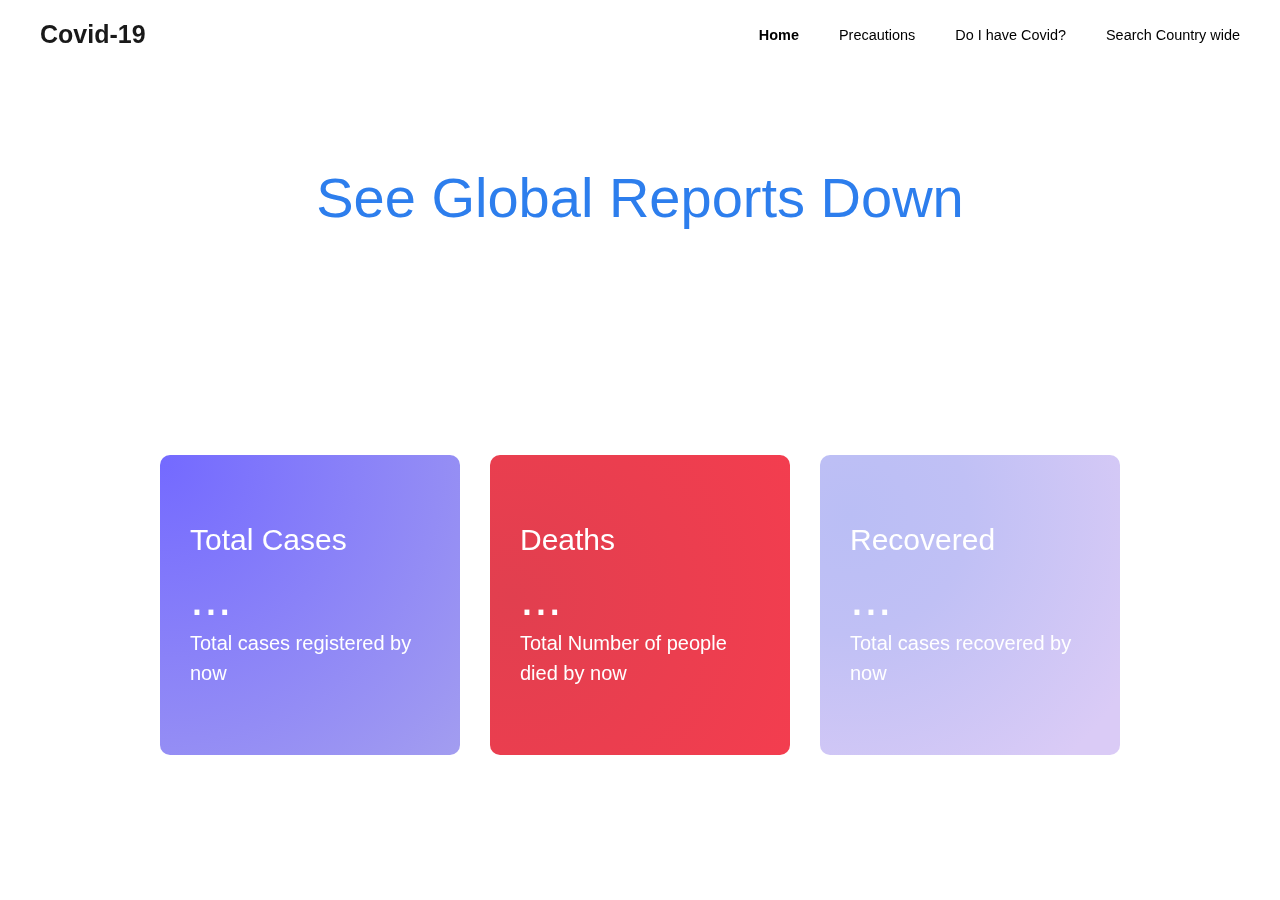
==== index.html @ 338b846a "Add files via upload" ====
<!DOCTYPE html>
<html>

<head>
<title>Home</title>
    <meta name="viewport" content="width=device-width, initial-scale=1, shrink-to-fit=no">
    <link rel="stylesheet" href="https://stackpath.bootstrapcdn.com/bootstrap/4.4.1/css/bootstrap.min.css" integrity="sha384-Vkoo8x4CGsO3+Hhxv8T/Q5PaXtkKtu6ug5TOeNV6gBiFeWPGFN9MuhOf23Q9Ifjh" crossorigin="anonymous">
    <script src="https://code.jquery.com/jquery-3.4.1.slim.min.js" integrity="sha384-J6qa4849blE2+poT4WnyKhv5vZF5SrPo0iEjwBvKU7imGFAV0wwj1yYfoRSJoZ+n" crossorigin="anonymous"></script>
    <script src="https://cdn.jsdelivr.net/npm/popper.js@1.16.0/dist/umd/popper.min.js" integrity="sha384-Q6E9RHvbIyZFJoft+2mJbHaEWldlvI9IOYy5n3zV9zzTtmI3UksdQRVvoxMfooAo" crossorigin="anonymous"></script>
    <script src="https://stackpath.bootstrapcdn.com/bootstrap/4.4.1/js/bootstrap.min.js" integrity="sha384-wfSDF2E50Y2D1uUdj0O3uMBJnjuUD4Ih7YwaYd1iqfktj0Uod8GCExl3Og8ifwB6" crossorigin="anonymous"></script>
    <link rel="stylesheet" href="https://cdnjs.cloudflare.com/ajax/libs/font-awesome/4.7.0/css/font-awesome.min.css">
    <link rel="stylesheet" href="styleshomepage.css">


</head>

<body>
    <header>

        <nav class="navbar navbar-expand-lg navbar-light">
            <a class="navbar-brand" href="#" style="font-weight:bold;padding-left:20px">Covid-19</a>
            <button class="navbar-toggler" type="button" data-toggle="collapse" data-target="#navbarSupportedContent" aria-controls="navbarSupportedContent" aria-expanded="false" aria-label="Toggle navigation">
                <span class="navbar-toggler-icon"></span>
            </button>

            <div class="collapse navbar-collapse" id="navbarSupportedContent">
                <ul class="navbar-nav ml-auto">
                    <li class="nav-item">
                        <a class=" active nav-link disabled" href="index.html"><span class="navul">Home</span></a>
                    </li>
                    <li class="nav-item">
                        <a class="nav-link" href="precautions.html"><span class="navul">Precautions</span></a>
                    </li>
                    <li class="nav-item">
                        <a class="nav-link" href="doihaveit.html"><span class="navul">Do I have Covid?</span></a>
                    </li>
                    <li class="nav-item">
                        <a class="nav-link" href="search.html"><span class="navul">Search Country wide</span></a>
                    </li>
                </ul>
            </div>
        </nav>


        <div class="title-section">

            <div id="carouselExampleSlidesOnly" class="carousel slide" data-ride="carousel">
                <div class="carousel-inner">
                    <div class="carousel-item active">
                        <div class="d-block w-100 banner">
                            <h1 style="color:#2d7eed">See Global Reports Down</h1>

                        </div>
                    </div>
                    <div class="carousel-item">

                        <div class="d-block w-100 banner">
                            <h1>Stay Home Stay Safe</h1>

                        </div>
                    </div>
                    <div class="carousel-item">

                        <div class="d-block w-100 banner">
                            <h1 style="color:#2d7eed">Be Quarantine at your Place</h1>

                        </div>
                    </div>
                    <div class="carousel-item">

                        <div class="d-block w-100 banner">
                            <h1>Let us fight against Corona</h1>

                        </div>
                    </div>
                </div>
            </div>

        </div>


    </header>



    <div class="info-section">

        <div class="row">
            <div class="info-card-col col-lg-4 col-md-4 col-sm-6">

                <div class="two info-card">

                    <h4>Total Cases</h4>
                    <h2 class="totalcases">...</h2>
                    <p>Total cases registered by now</p>
                </div>

            </div>
            <div class="info-card-col col-lg-4 col-md-4 col-sm-6">

                <div class="one info-card">

                    <h4>Deaths</h4>
                    <h2 class="died">...</h2>
                    <p>Total Number of people died by now</p>
                </div>


            </div>
            <div class="info-card-col col-lg-4 col-md-4 col-sm-6">
                <div class="three info-card">

                    <h4>Recovered</h4>
                    <h2 class="recovered">...</h2>
                    <p>Total cases recovered by now</p>
                </div>
            </div>
        </div>
    </div>

    <footer>

<!--                <p>created with LAPTOP😅</p>-->
    </footer>


    <script src="homepagejs.js"></script>


</body></html>
---- styleshomepage.css ----
*{
    box-sizing: border-box;
    margin: 0px;
    padding: 0px;
    font-size: 20px;
}

body {
    background-color: #fff;
    height: 100vh;
}

.navbar {
    position: absolute;
    width: 100%;
    background-color: rgba(255, 255, 255, 0.9);

}

.nav-link{
    font-size:85%;
    margin:0px 10px;
}
.navul{
    color: black;
    font-size:85%;
}
.navul:hover{
    text-decoration: none;
}
header {
    width: 100%;
    height: 45%;
}

.title-section {
    width: 100%;
    height: 100%;
    display: flex;
    flex-direction: column;
    justify-content: center;
    align-items: center;
}
.active{
    font-weight: bold;
}



.info-section {
    color:white;
    width: 100%;
    display: flex;
    justify-content: center;
    align-items: center;
}

.info-section .row {
    margin: 0px;
    margin-bottom: 50px;
}

.info-card {
    width: 300px;
    height: 300px;
    padding: 30px;
    margin: 50px 0 0 0;


}
.info-card:hover{
    transform: scale(1.1);
    transition:transform 0.3s;


}

.info-card {
    display: flex;
    flex-direction: column;
    justify-content: center;
    border-radius: 10px;
}

.info-card h2 {
    margin: 0px;
    font-size: 250%;
}

.info-card-col {
    display: flex;
    justify-content: center;
    align-items: center;
}
.info-card p{
    margin:0px;
}

.one {


    background-image: radial-gradient(circle 738px at 7.4% 47.9%, rgba(225, 63, 79, 1) 0%, rgba(245, 61, 79, 1) 47%, rgba(247, 161, 175, 1) 90.2%);




}

.two {

    background-image: radial-gradient(circle 939px at 0.7% 2.4%, rgba(116, 106, 255, 1) 0%, rgba(221, 221, 221, 1) 100.2%);

}

.three {



    background-image: radial-gradient(circle farthest-corner at 10% 20%, rgba(186, 190, 245, 1) 0%, rgba(192, 192, 245, 1) 33.1%, rgba(218, 203, 246, 1) 90%);


}



footer {
    display: flex;
    justify-content: center;
    align-items: center;
    width: 100%;
    height: 5%;
}

footer p {
    margin: 0px;
    font-size: 18px;
}



/*Media Queries*/

/*laptops and desktops*/
@media only screen and (min-width:1200px) {
    
}
/*potrait mode for tabs*/
@media only screen and (max-width:1023px) {
    *{
        font-size:15px;
    }
    .navul{
font-size:130%;
                margin-left:10px;
    }
}
/*tabs*/
@media only screen and (max-width:767px) {
    
}
/*normal phones*/
@media only screen and (max-width:480px) {
    *{
        font-size:15px;
    }
    .navul {
        font-size: 130%;
        margin-left:10px;
    }
    .info-card {
    width: 300px;
    height: 250px;
    padding: 30px;
    margin: 25px 0 0 0;

}
}

/* width */
::-webkit-scrollbar {
  width: 4px;
}


/* Handle */
::-webkit-scrollbar-thumb {
  background: #888;
}

/* Handle on hover */
::-webkit-scrollbar-thumb:hover {
  background: #000;
}


#carouselExampleSlidesOnly{

    width:80%;
    height: 50%;
    display: flex;
    justify-content: center;
    align-items: center;
    z-index:-22;
}

.banner{
    text-align: center;
}
.banner h1{
    font-size:280%;
}
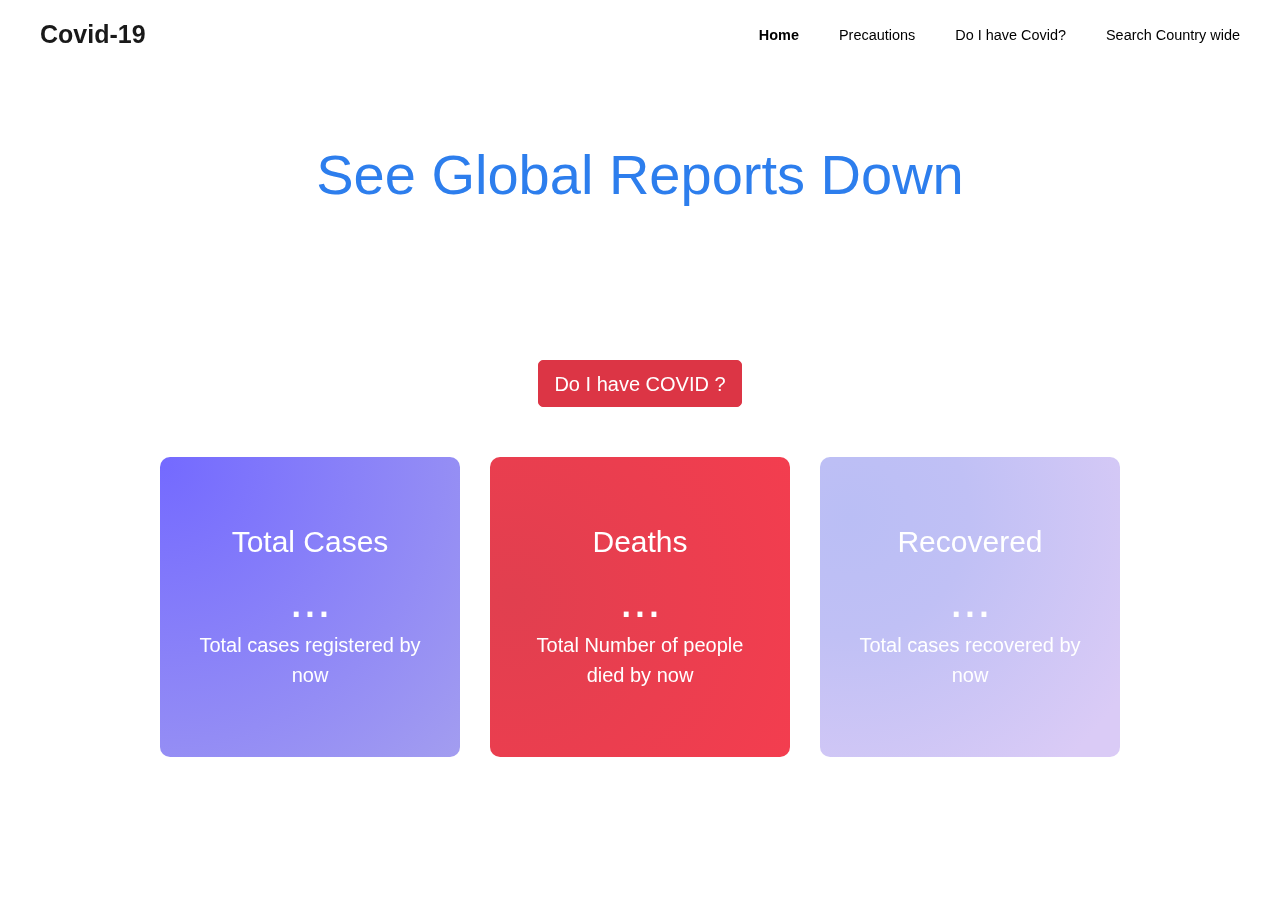
==== commit 9869ebce: "Add files via upload" ====
--- a/index.html
+++ b/index.html
@@ -81,9 +81,13 @@
 
     </header>
 
+            <div style="text-align: center;">
+<a type="button" class="btn btn-danger" href="doihaveit.html">Do I have COVID ?</a>
+        </div>
 
 
     <div class="info-section">
+
 
         <div class="row">
             <div class="info-card-col col-lg-4 col-md-4 col-sm-6">
--- a/styleshomepage.css
+++ b/styleshomepage.css
@@ -30,7 +30,7 @@
 }
 header {
     width: 100%;
-    height: 45%;
+    height: 40%;
 }
 
 .title-section {
@@ -49,7 +49,7 @@
 
 .info-section {
     color:white;
-    width: 100%;
+    text-align: center;
     display: flex;
     justify-content: center;
     align-items: center;
@@ -142,7 +142,6 @@
 
 /*laptops and desktops*/
 @media only screen and (min-width:1200px) {
-    
 }
 /*potrait mode for tabs*/
 @media only screen and (max-width:1023px) {
